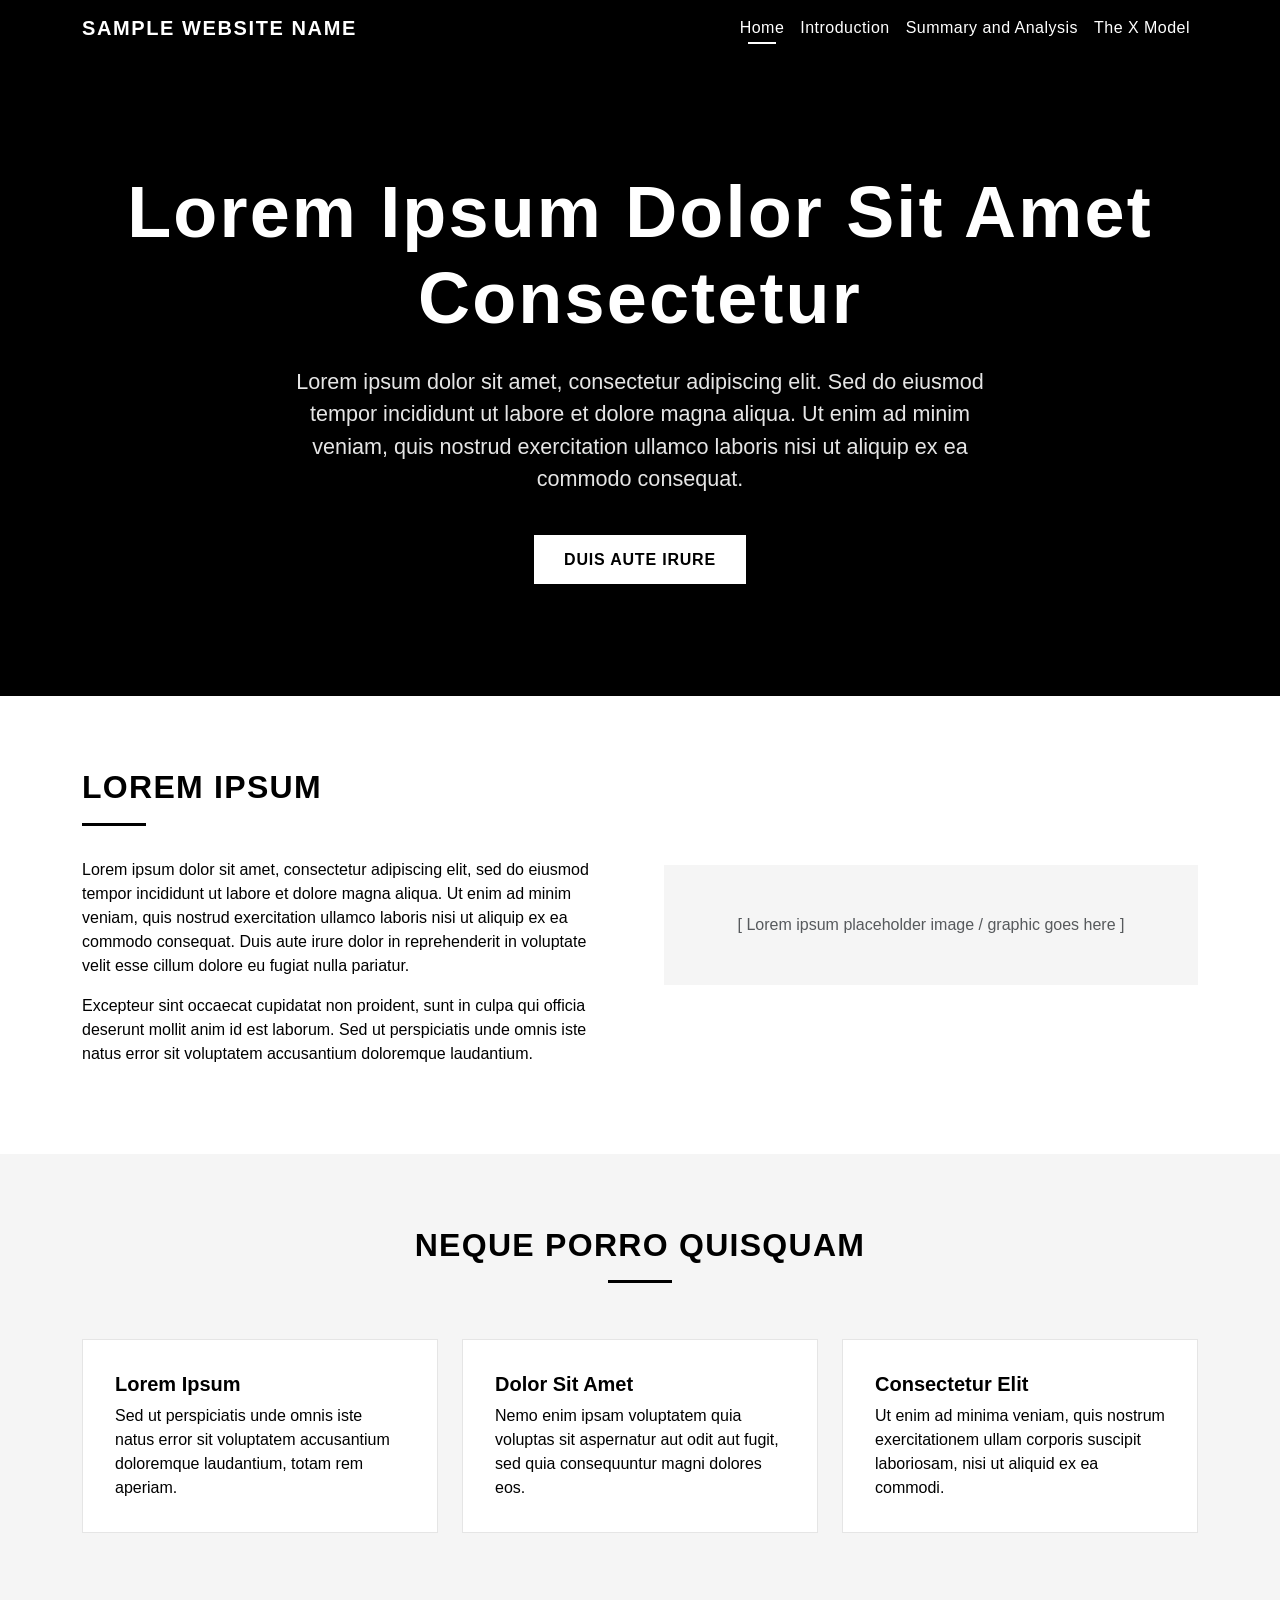
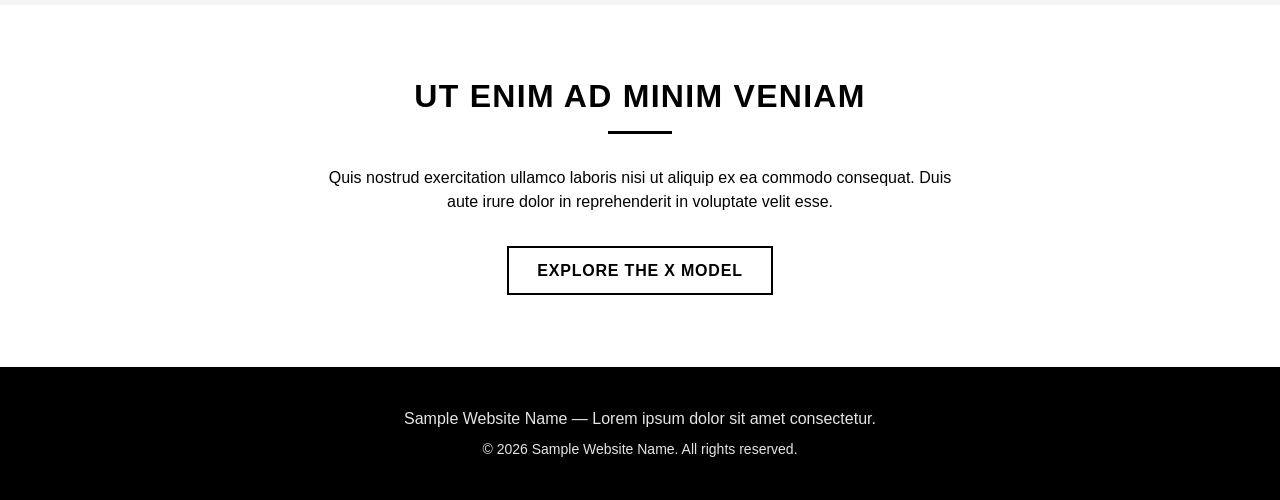
==== index.html @ 95648c79 "Add files via upload" ====
<!DOCTYPE html>
<html lang="en">
<head>
  <meta charset="UTF-8">
  <meta name="viewport" content="width=device-width, initial-scale=1.0">
  <title>Sample Website Name — Home</title>

  <link href="https://cdn.jsdelivr.net/npm/bootstrap@5.3.3/dist/css/bootstrap.min.css" rel="stylesheet">
  <link href="style.css" rel="stylesheet">
</head>
<body>

  <!-- navbar -->
  <nav class="navbar navbar-expand-lg navbar-bw sticky-top">
    <div class="container">
      <a class="navbar-brand" href="index.html">Sample Website Name</a>
      <button class="navbar-toggler" type="button" data-bs-toggle="collapse"
              data-bs-target="#mainNavbar" aria-controls="mainNavbar"
              aria-expanded="false" aria-label="Toggle navigation">
        <span class="navbar-toggler-icon"></span>
      </button>
      <div class="collapse navbar-collapse" id="mainNavbar">
        <ul class="navbar-nav ms-auto mb-2 mb-lg-0">
          <li class="nav-item">
            <a class="nav-link active" aria-current="page" href="index.html">Home</a>
          </li>
          <li class="nav-item">
            <a class="nav-link" href="introduction.html">Introduction</a>
          </li>
          <li class="nav-item">
            <a class="nav-link" href="summary-analysis.html">Summary and Analysis</a>
          </li>
          <li class="nav-item">
            <a class="nav-link" href="x-model.html">The X Model</a>
          </li>
        </ul>
      </div>
    </div>
  </nav>
  <!-- navbar -->

  <main>
    <section class="hero">
      <div class="container">
        <h1>Lorem Ipsum Dolor Sit Amet Consectetur</h1>
        <p>
          Lorem ipsum dolor sit amet, consectetur adipiscing elit. Sed do eiusmod
          tempor incididunt ut labore et dolore magna aliqua. Ut enim ad minim
          veniam, quis nostrud exercitation ullamco laboris nisi ut aliquip ex ea
          commodo consequat.
        </p>
        <a href="introduction.html" class="btn btn-bw">Duis Aute Irure</a>
      </div>
    </section>

    <section class="section">
      <div class="container">
        <div class="row align-items-center g-5">
          <div class="col-lg-6">
            <h2 class="section-title">Lorem Ipsum</h2>
            <div class="section-divider"></div>
            <p>
              Lorem ipsum dolor sit amet, consectetur adipiscing elit, sed do eiusmod
              tempor incididunt ut labore et dolore magna aliqua. Ut enim ad minim
              veniam, quis nostrud exercitation ullamco laboris nisi ut aliquip ex ea
              commodo consequat. Duis aute irure dolor in reprehenderit in voluptate
              velit esse cillum dolore eu fugiat nulla pariatur.
            </p>
            <p>
              Excepteur sint occaecat cupidatat non proident, sunt in culpa qui
              officia deserunt mollit anim id est laborum. Sed ut perspiciatis unde
              omnis iste natus error sit voluptatem accusantium doloremque laudantium.
            </p>
          </div>
          <div class="col-lg-6">
            <div class="bg-light-bw p-5 text-center">
              <p class="mb-0 text-muted">
                [ Lorem ipsum placeholder image / graphic goes here ]
              </p>
            </div>
          </div>
        </div>
      </div>
    </section>

    <section class="section bg-light-bw">
      <div class="container">
        <h2 class="section-title text-center">Neque Porro Quisquam</h2>
        <div class="section-divider mx-auto"></div>
        <div class="row g-4 mt-3">
          <div class="col-md-4">
            <div class="card-bw bg-white">
              <h3 class="h5 fw-bold">Lorem Ipsum</h3>
              <p class="mb-0">
                Sed ut perspiciatis unde omnis iste natus error sit voluptatem
                accusantium doloremque laudantium, totam rem aperiam.
              </p>
            </div>
          </div>
          <div class="col-md-4">
            <div class="card-bw bg-white">
              <h3 class="h5 fw-bold">Dolor Sit Amet</h3>
              <p class="mb-0">
                Nemo enim ipsam voluptatem quia voluptas sit aspernatur aut odit
                aut fugit, sed quia consequuntur magni dolores eos.
              </p>
            </div>
          </div>
          <div class="col-md-4">
            <div class="card-bw bg-white">
              <h3 class="h5 fw-bold">Consectetur Elit</h3>
              <p class="mb-0">
                Ut enim ad minima veniam, quis nostrum exercitationem ullam
                corporis suscipit laboriosam, nisi ut aliquid ex ea commodi.
              </p>
            </div>
          </div>
        </div>
      </div>
    </section>

    <section class="section text-center">
      <div class="container">
        <h2 class="section-title">Ut Enim Ad Minim Veniam</h2>
        <div class="section-divider mx-auto"></div>
        <p class="mx-auto" style="max-width: 40rem;">
          Quis nostrud exercitation ullamco laboris nisi ut aliquip ex ea commodo
          consequat. Duis aute irure dolor in reprehenderit in voluptate velit esse.
        </p>
        <a href="x-model.html" class="btn btn-outline-bw mt-3">Explore The X Model</a>
      </div>
    </section>
  </main>

  <!-- footer -->
  <footer class="footer-bw">
    <div class="container">
      <p class="mb-2">Sample Website Name &mdash; Lorem ipsum dolor sit amet consectetur.</p>
      <p class="mb-0 small">&copy; 2026 Sample Website Name. All rights reserved.</p>
    </div>
  </footer>
  <!-- footer -->

  <script src="https://cdn.jsdelivr.net/npm/bootstrap@5.3.3/dist/js/bootstrap.bundle.min.js"></script>
</body>
</html>
---- style.css ----
:root {
  --bw-black: #000000;
  --bw-white: #ffffff;
  --bw-gray-dark: #1a1a1a;
  --bw-gray: #6c6c6c;
  --bw-gray-light: #e5e5e5;
  --bw-gray-lighter: #f5f5f5;
}

html, body {
  height: 100%;
}

body {
  background-color: var(--bw-white);
  color: var(--bw-black);
  font-family: "Helvetica Neue", Arial, sans-serif;
  display: flex;
  flex-direction: column;
  min-height: 100vh;
}

main {
  flex: 1 0 auto;
}

.navbar-bw {
  background-color: var(--bw-black);
  border-bottom: 1px solid var(--bw-black);
}

.navbar-bw .navbar-brand {
  color: var(--bw-white) !important;
  font-weight: 700;
  letter-spacing: 0.08em;
  text-transform: uppercase;
}

.navbar-bw .nav-link {
  color: var(--bw-white) !important;
  font-weight: 500;
  letter-spacing: 0.03em;
  padding-left: 1rem;
  padding-right: 1rem;
  position: relative;
}

.navbar-bw .nav-link.active,
.navbar-bw .nav-link:hover {
  color: var(--bw-white) !important;
}

.navbar-bw .nav-link.active::after {
  content: "";
  position: absolute;
  left: 1rem;
  right: 1rem;
  bottom: 0.25rem;
  height: 2px;
  background-color: var(--bw-white);
}

.navbar-bw .navbar-toggler {
  border-color: var(--bw-white);
}

.navbar-bw .navbar-toggler-icon {
  filter: invert(1);
}

.hero {
  background-color: var(--bw-black);
  color: var(--bw-white);
  padding: 7rem 1rem;
  text-align: center;
}

.hero h1 {
  font-size: clamp(2rem, 6vw, 4.5rem);
  font-weight: 800;
  letter-spacing: 0.03em;
  margin-bottom: 1.5rem;
}

.hero p {
  font-size: clamp(1rem, 2vw, 1.35rem);
  max-width: 46rem;
  margin: 0 auto;
  color: var(--bw-gray-light);
}

.hero .btn-bw {
  margin-top: 2.5rem;
}

.btn-bw {
  background-color: var(--bw-white);
  color: var(--bw-black);
  border: 2px solid var(--bw-white);
  font-weight: 600;
  padding: 0.65rem 1.75rem;
  border-radius: 0;
  text-transform: uppercase;
  letter-spacing: 0.05em;
  transition: all 0.2s ease-in-out;
}

.btn-bw:hover {
  background-color: transparent;
  color: var(--bw-white);
}

.btn-outline-bw {
  background-color: transparent;
  color: var(--bw-black);
  border: 2px solid var(--bw-black);
  font-weight: 600;
  padding: 0.65rem 1.75rem;
  border-radius: 0;
  text-transform: uppercase;
  letter-spacing: 0.05em;
  transition: all 0.2s ease-in-out;
}

.btn-outline-bw:hover {
  background-color: var(--bw-black);
  color: var(--bw-white);
}

.section {
  padding: 4.5rem 1rem;
}

.section-title {
  font-weight: 800;
  text-transform: uppercase;
  letter-spacing: 0.04em;
  margin-bottom: 1rem;
}

.section-divider {
  width: 4rem;
  height: 3px;
  background-color: var(--bw-black);
  margin-bottom: 2rem;
}

.card-bw {
  border: 1px solid var(--bw-gray-light);
  border-radius: 0;
  padding: 2rem;
  height: 100%;
  transition: box-shadow 0.2s ease-in-out;
}

.card-bw:hover {
  box-shadow: 0 0 0 2px var(--bw-black) inset;
}

.bg-light-bw {
  background-color: var(--bw-gray-lighter);
}

.footer-bw {
  background-color: var(--bw-black);
  color: var(--bw-gray-light);
  padding: 2.5rem 1rem;
  text-align: center;
  flex-shrink: 0;
}

.footer-bw a {
  color: var(--bw-white);
  text-decoration: none;
}

.footer-bw a:hover {
  text-decoration: underline;
}
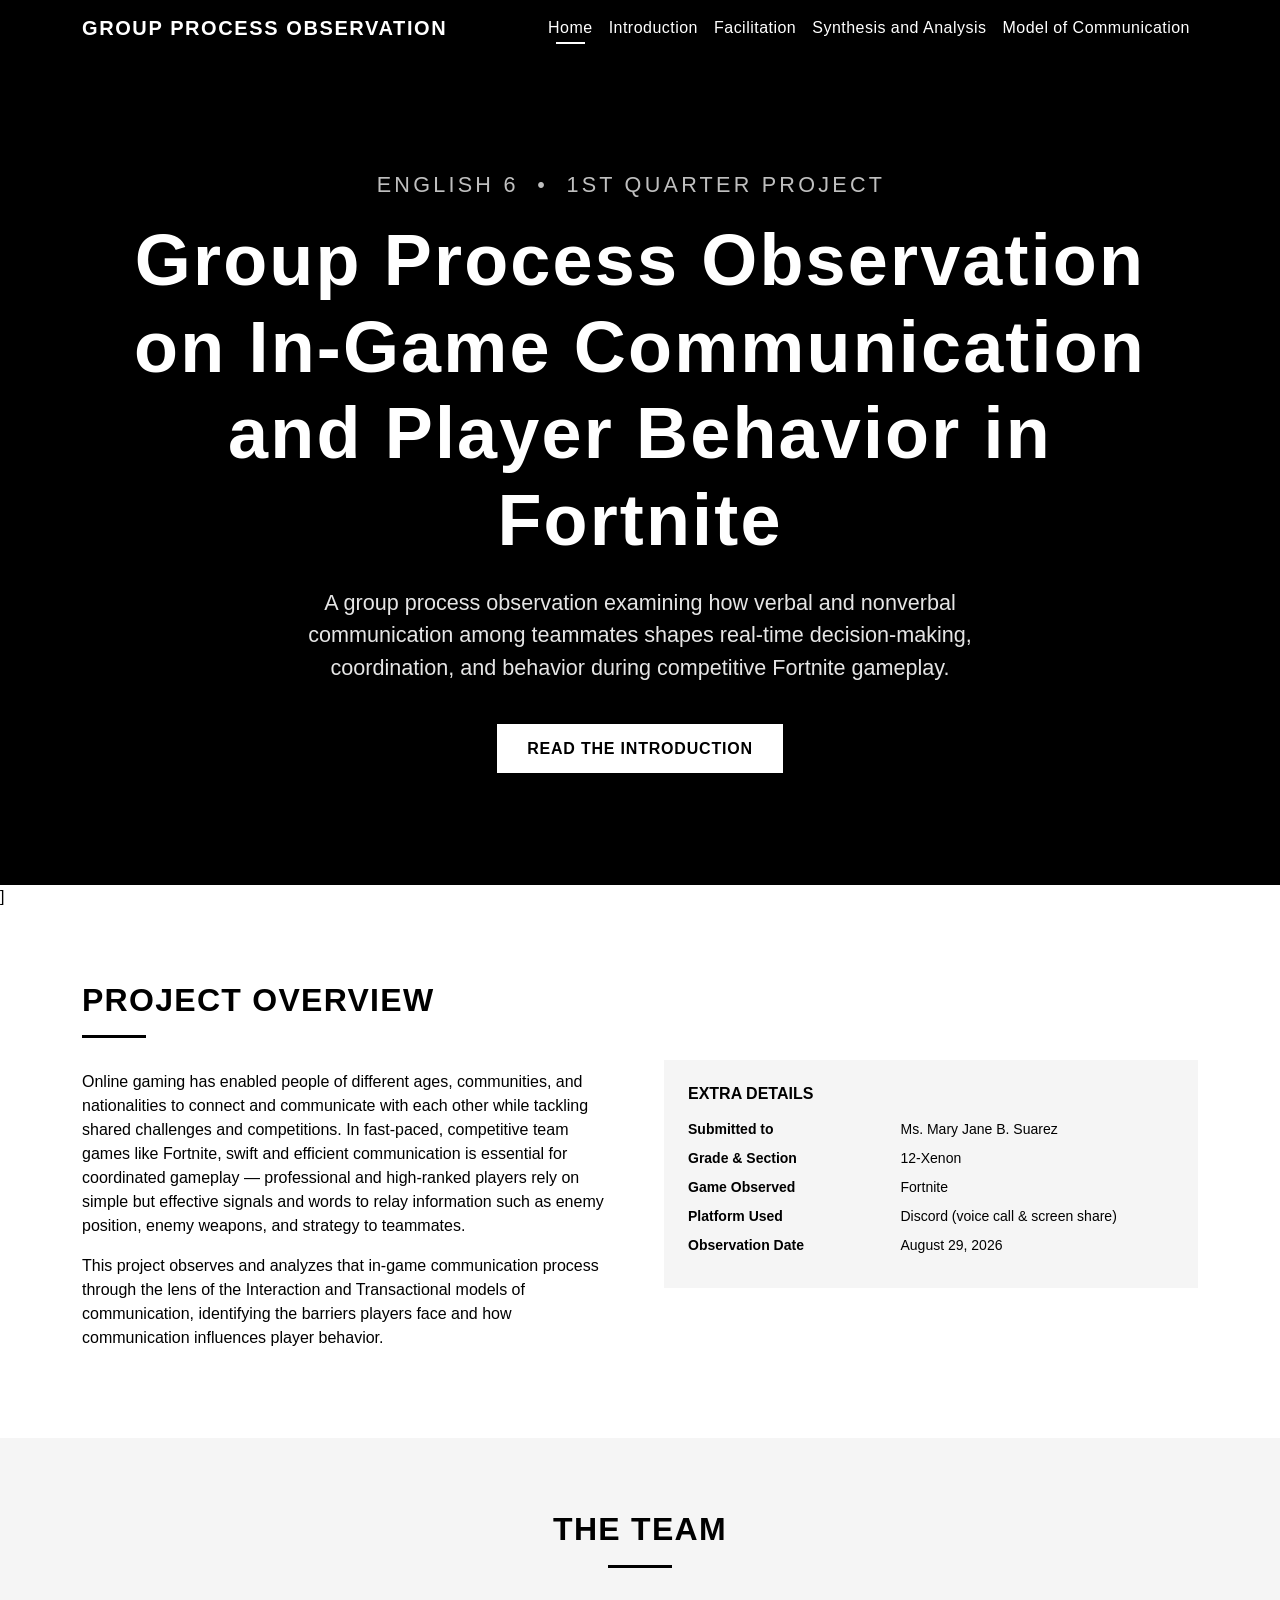
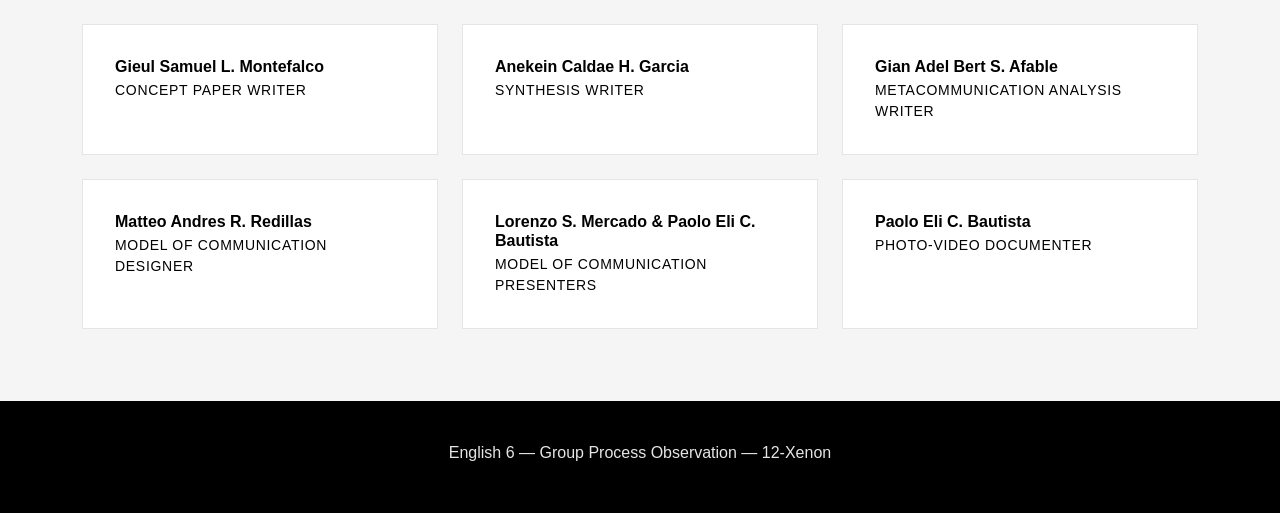
==== commit f80d8b5a: "AA1 Updates" ====
--- a/index.html
+++ b/index.html
@@ -3,7 +3,7 @@
 <head>
   <meta charset="UTF-8">
   <meta name="viewport" content="width=device-width, initial-scale=1.0">
-  <title>Sample Website Name — Home</title>
+  <title>Group Process Observation — Home</title>
 
   <link href="https://cdn.jsdelivr.net/npm/bootstrap@5.3.3/dist/css/bootstrap.min.css" rel="stylesheet">
   <link href="style.css" rel="stylesheet">
@@ -13,7 +13,7 @@
   <!-- navbar -->
   <nav class="navbar navbar-expand-lg navbar-bw sticky-top">
     <div class="container">
-      <a class="navbar-brand" href="index.html">Sample Website Name</a>
+      <a class="navbar-brand" href="index.html">Group Process Observation</a>
       <button class="navbar-toggler" type="button" data-bs-toggle="collapse"
               data-bs-target="#mainNavbar" aria-controls="mainNavbar"
               aria-expanded="false" aria-label="Toggle navigation">
@@ -28,10 +28,13 @@
             <a class="nav-link" href="introduction.html">Introduction</a>
           </li>
           <li class="nav-item">
-            <a class="nav-link" href="summary-analysis.html">Summary and Analysis</a>
+            <a class="nav-link" href="facilitation.html">Facilitation</a>
           </li>
           <li class="nav-item">
-            <a class="nav-link" href="x-model.html">The X Model</a>
+            <a class="nav-link" href="summary-analysis.html">Synthesis and Analysis</a>
+          </li>
+          <li class="nav-item">
+            <a class="nav-link" href="x-model.html">Model of Communication</a>
           </li>
         </ul>
       </div>
@@ -42,101 +45,112 @@
   <main>
     <section class="hero">
       <div class="container">
-        <h1>Lorem Ipsum Dolor Sit Amet Consectetur</h1>
+        <p class="text-uppercase small mb-3" style="letter-spacing:0.15em; color:#bfbfbf;">
+          English 6 &nbsp;&bull;&nbsp; 1st Quarter Project &nbsp;
+        </p>
+        <h1>Group Process Observation on In‑Game Communication and Player Behavior in Fortnite</h1>
         <p>
-          Lorem ipsum dolor sit amet, consectetur adipiscing elit. Sed do eiusmod
-          tempor incididunt ut labore et dolore magna aliqua. Ut enim ad minim
-          veniam, quis nostrud exercitation ullamco laboris nisi ut aliquip ex ea
-          commodo consequat.
+          A group process observation examining how verbal and nonverbal communication among
+          teammates shapes real-time decision-making, coordination, and behavior during
+          competitive Fortnite gameplay.
         </p>
-        <a href="introduction.html" class="btn btn-bw">Duis Aute Irure</a>
+        <a href="introduction.html" class="btn btn-bw">Read the Introduction</a>
       </div>
     </section>
-
+]
     <section class="section">
       <div class="container">
         <div class="row align-items-center g-5">
           <div class="col-lg-6">
-            <h2 class="section-title">Lorem Ipsum</h2>
+            <h2 class="section-title">Project Overview</h2>
             <div class="section-divider"></div>
             <p>
-              Lorem ipsum dolor sit amet, consectetur adipiscing elit, sed do eiusmod
-              tempor incididunt ut labore et dolore magna aliqua. Ut enim ad minim
-              veniam, quis nostrud exercitation ullamco laboris nisi ut aliquip ex ea
-              commodo consequat. Duis aute irure dolor in reprehenderit in voluptate
-              velit esse cillum dolore eu fugiat nulla pariatur.
+              Online gaming has enabled people of different ages, communities, and nationalities
+              to connect and communicate with each other while tackling shared challenges and
+              competitions. In fast-paced, competitive team games like Fortnite, swift and
+              efficient communication is essential for coordinated gameplay — professional and
+              high-ranked players rely on simple but effective signals and words to relay
+              information such as enemy position, enemy weapons, and strategy to teammates.
             </p>
             <p>
-              Excepteur sint occaecat cupidatat non proident, sunt in culpa qui
-              officia deserunt mollit anim id est laborum. Sed ut perspiciatis unde
-              omnis iste natus error sit voluptatem accusantium doloremque laudantium.
+              This project observes and analyzes that in-game communication process through the
+              lens of the Interaction and Transactional models of communication, identifying the
+              barriers players face and how communication influences player behavior.
             </p>
           </div>
           <div class="col-lg-6">
-            <div class="bg-light-bw p-5 text-center">
-              <p class="mb-0 text-muted">
-                [ Lorem ipsum placeholder image / graphic goes here ]
-              </p>
+            <div class="bg-light-bw p-4">
+              <h3 class="h6 text-uppercase fw-bold mb-3">Extra Details</h3>
+              <dl class="row mb-0 small">
+                <dt class="col-5">Submitted to</dt>
+                <dd class="col-7">Ms. Mary Jane B. Suarez</dd>
+                <dt class="col-5">Grade &amp; Section</dt>
+                <dd class="col-7">12‑Xenon</dd> 
+                <dt class="col-5">Game Observed</dt>
+                <dd class="col-7">Fortnite</dd>
+                <dt class="col-5">Platform Used</dt>
+                <dd class="col-7">Discord (voice call &amp; screen share)</dd>
+                <dt class="col-5">Observation Date</dt>
+                <dd class="col-7">August 29, 2026</dd>
+              </dl>
             </div>
           </div>
         </div>
       </div>
     </section>
 
+    <!-- team -->
     <section class="section bg-light-bw">
       <div class="container">
-        <h2 class="section-title text-center">Neque Porro Quisquam</h2>
+        <h2 class="section-title text-center">The Team</h2>
         <div class="section-divider mx-auto"></div>
         <div class="row g-4 mt-3">
           <div class="col-md-4">
             <div class="card-bw bg-white">
-              <h3 class="h5 fw-bold">Lorem Ipsum</h3>
-              <p class="mb-0">
-                Sed ut perspiciatis unde omnis iste natus error sit voluptatem
-                accusantium doloremque laudantium, totam rem aperiam.
-              </p>
+              <h3 class="h6 fw-bold mb-1">Gieul Samuel L. Montefalco</h3>
+              <p class="mb-0 small text-uppercase" style="letter-spacing:0.05em;">Concept Paper Writer</p>
             </div>
           </div>
           <div class="col-md-4">
             <div class="card-bw bg-white">
-              <h3 class="h5 fw-bold">Dolor Sit Amet</h3>
-              <p class="mb-0">
-                Nemo enim ipsam voluptatem quia voluptas sit aspernatur aut odit
-                aut fugit, sed quia consequuntur magni dolores eos.
-              </p>
+              <h3 class="h6 fw-bold mb-1">Anekein Caldae H. Garcia</h3>
+              <p class="mb-0 small text-uppercase" style="letter-spacing:0.05em;">Synthesis Writer</p>
             </div>
           </div>
           <div class="col-md-4">
             <div class="card-bw bg-white">
-              <h3 class="h5 fw-bold">Consectetur Elit</h3>
-              <p class="mb-0">
-                Ut enim ad minima veniam, quis nostrum exercitationem ullam
-                corporis suscipit laboriosam, nisi ut aliquid ex ea commodi.
-              </p>
+              <h3 class="h6 fw-bold mb-1">Gian Adel Bert S. Afable</h3>
+              <p class="mb-0 small text-uppercase" style="letter-spacing:0.05em;">Metacommunication Analysis Writer</p>
+            </div>
+          </div>
+          <div class="col-md-4">
+            <div class="card-bw bg-white">
+              <h3 class="h6 fw-bold mb-1">Matteo Andres R. Redillas</h3>
+              <p class="mb-0 small text-uppercase" style="letter-spacing:0.05em;">Model of Communication Designer</p>
+            </div>
+          </div>
+          <div class="col-md-4">
+            <div class="card-bw bg-white">
+              <h3 class="h6 fw-bold mb-1">Lorenzo S. Mercado &amp; Paolo Eli C. Bautista</h3>
+              <p class="mb-0 small text-uppercase" style="letter-spacing:0.05em;">Model of Communication Presenters</p>
+            </div>
+          </div>
+          <div class="col-md-4">
+            <div class="card-bw bg-white">
+              <h3 class="h6 fw-bold mb-1">Paolo Eli C. Bautista</h3>
+              <p class="mb-0 small text-uppercase" style="letter-spacing:0.05em;">Photo‑Video Documenter</p>
             </div>
           </div>
         </div>
       </div>
     </section>
 
-    <section class="section text-center">
-      <div class="container">
-        <h2 class="section-title">Ut Enim Ad Minim Veniam</h2>
-        <div class="section-divider mx-auto"></div>
-        <p class="mx-auto" style="max-width: 40rem;">
-          Quis nostrud exercitation ullamco laboris nisi ut aliquip ex ea commodo
-          consequat. Duis aute irure dolor in reprehenderit in voluptate velit esse.
-        </p>
-        <a href="x-model.html" class="btn btn-outline-bw mt-3">Explore The X Model</a>
-      </div>
-    </section>
   </main>
 
   <!-- footer -->
   <footer class="footer-bw">
     <div class="container">
-      <p class="mb-2">Sample Website Name &mdash; Lorem ipsum dolor sit amet consectetur.</p>
-      <p class="mb-0 small">&copy; 2026 Sample Website Name. All rights reserved.</p>
+      <p class="mb-2">English 6 &mdash; Group Process Observation &mdash; 12‑Xenon</p>
     </div>
   </footer>
   <!-- footer -->
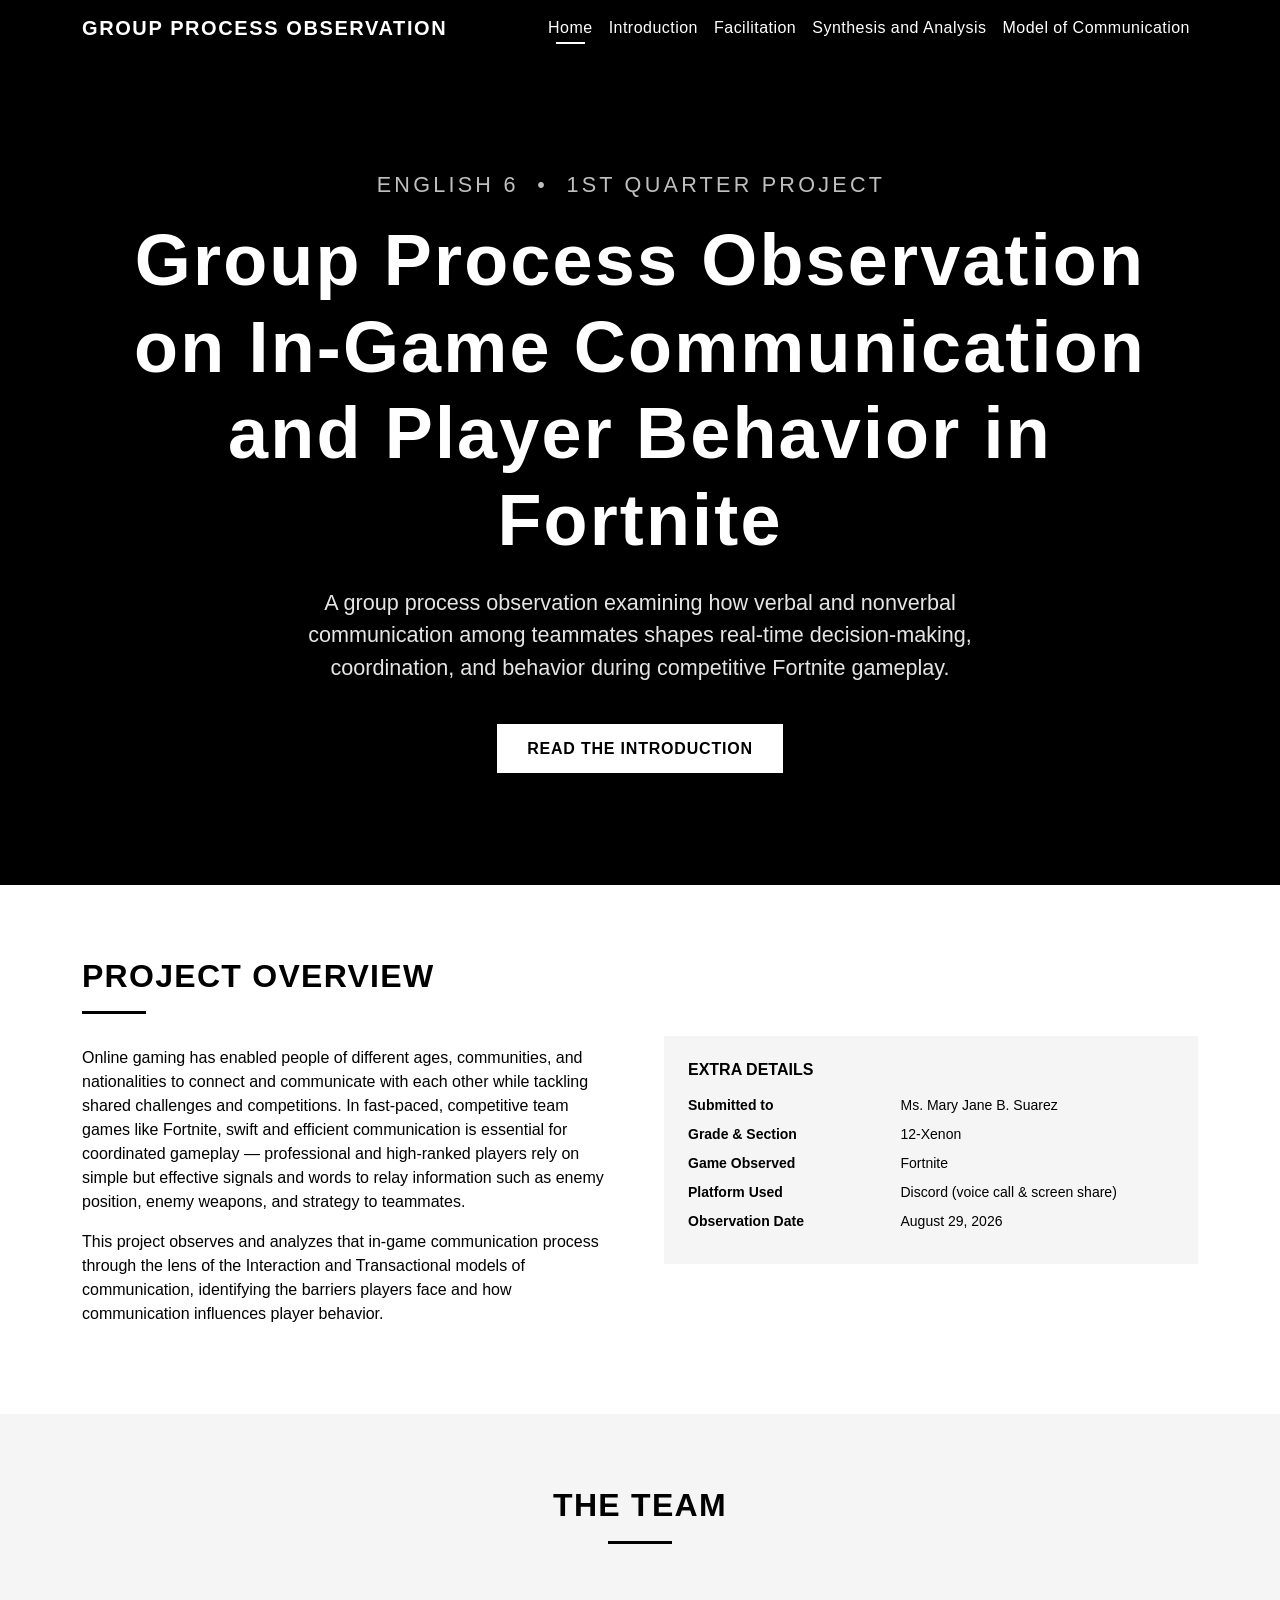
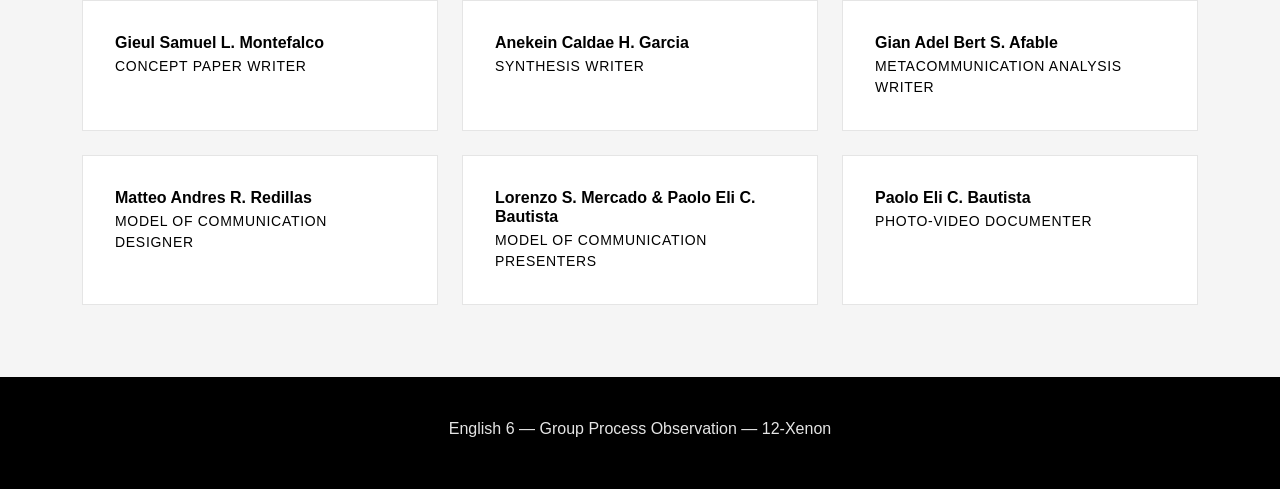
==== commit 7b8132e5: "Update index.html" ====
--- a/index.html
+++ b/index.html
@@ -57,7 +57,7 @@
         <a href="introduction.html" class="btn btn-bw">Read the Introduction</a>
       </div>
     </section>
-]
+
     <section class="section">
       <div class="container">
         <div class="row align-items-center g-5">
